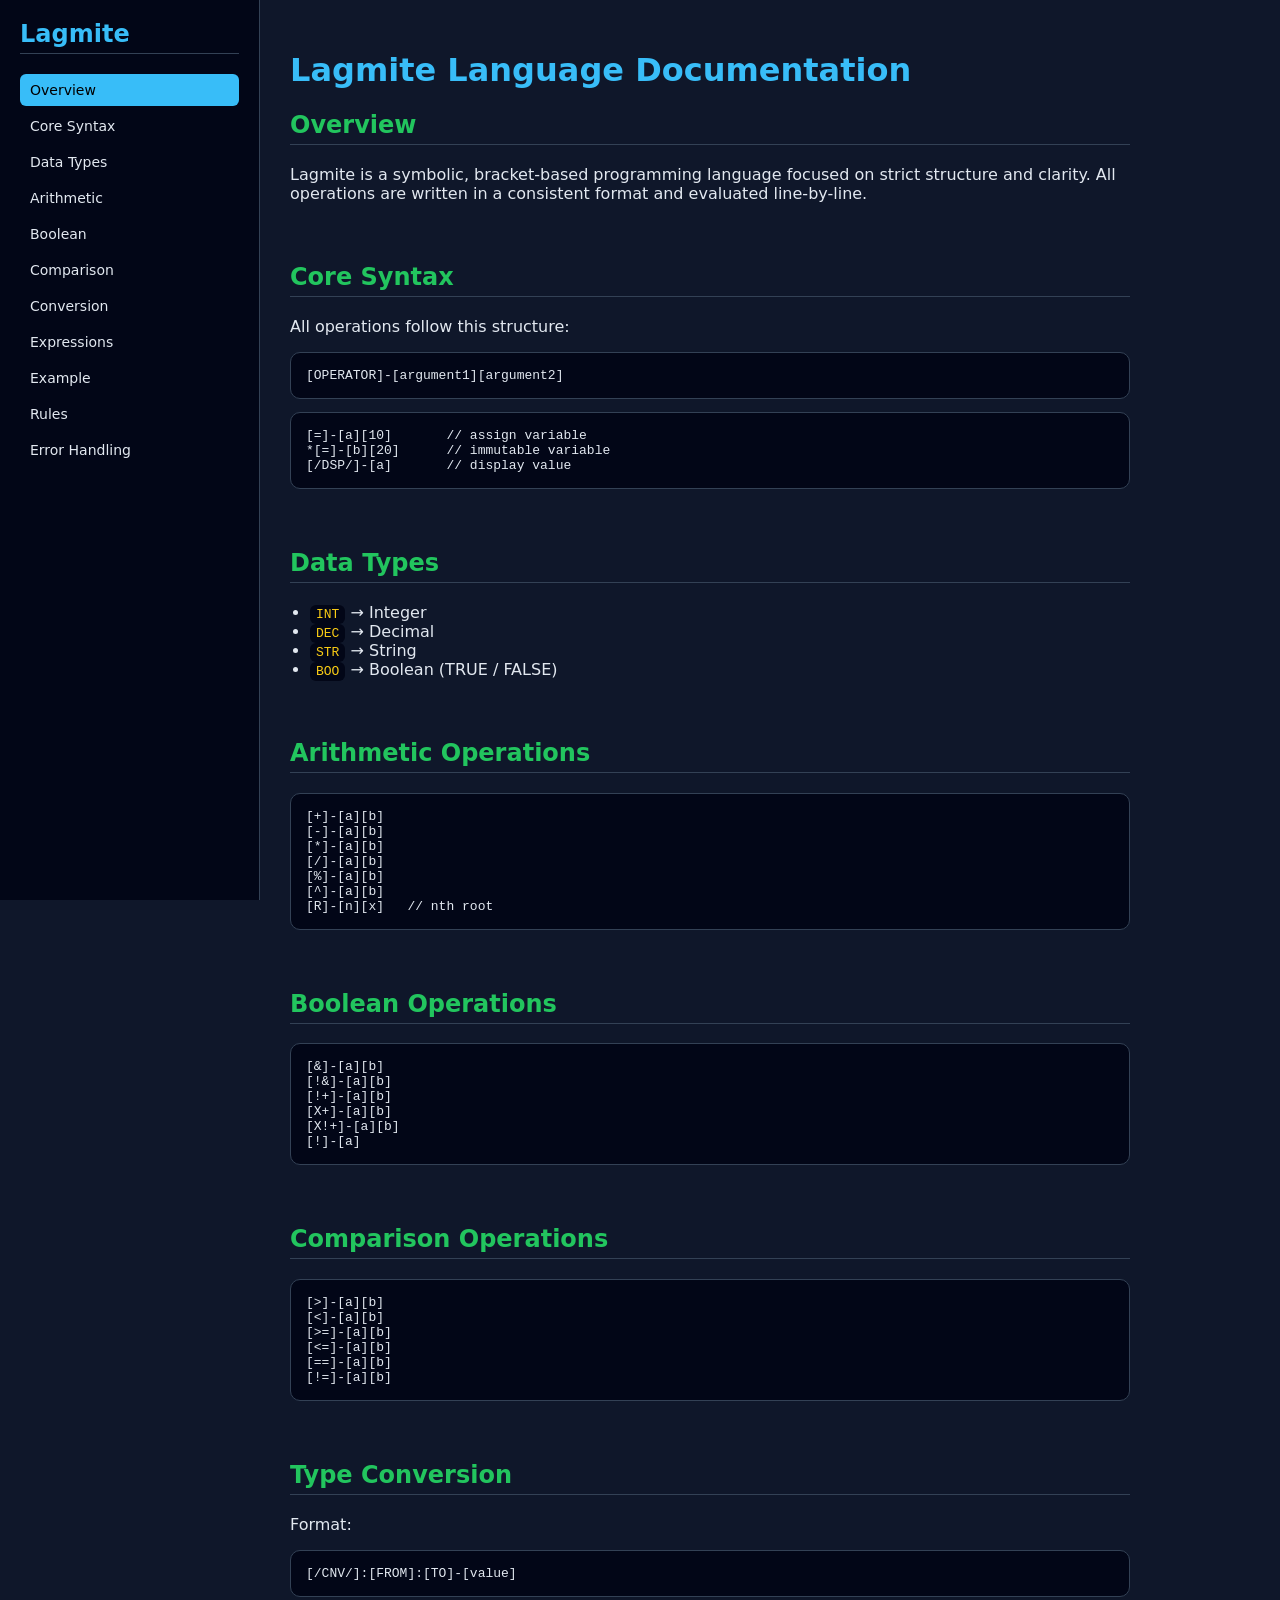
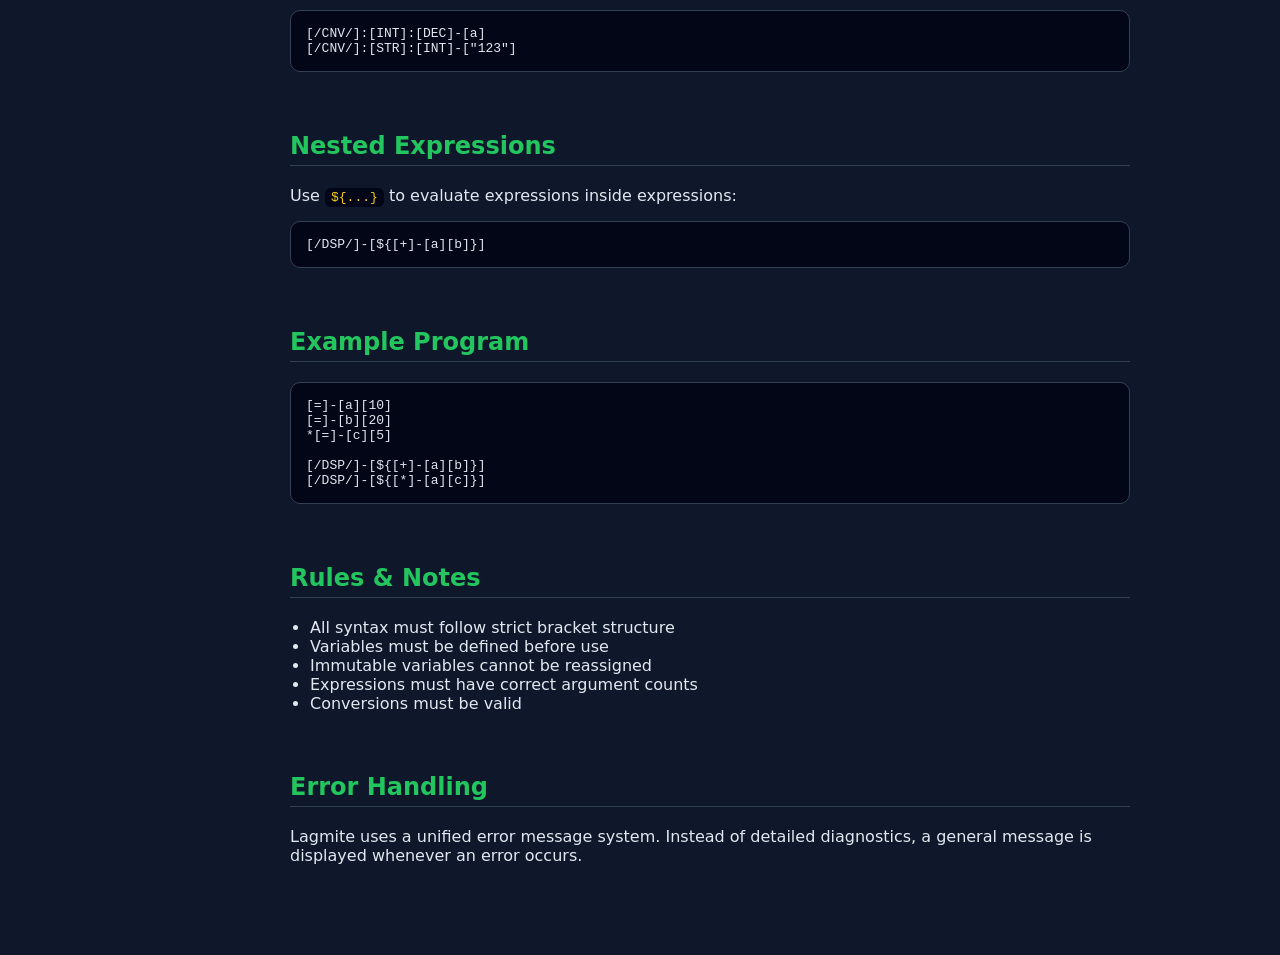
==== index.html @ 16e4bdc8 "Add files via upload" ====
<!DOCTYPE html>
<html lang="en">
<head>
<meta charset="UTF-8">
<title>Lagmite Language Documentation</title>
<meta name="viewport" content="width=device-width, initial-scale=1.0">

<style>
:root {
    --bg: #0f172a;
    --panel: #020617;
    --text: #e2e8f0;
    --accent: #38bdf8;
    --green: #22c55e;
    --yellow: #facc15;
    --border: #334155;
}

* {
    box-sizing: border-box;
}

html {
    scroll-behavior: smooth;
}

body {
    margin: 0;
    font-family: "Segoe UI", system-ui, sans-serif;
    background: var(--bg);
    color: var(--text);
    display: flex;
}

/* Sidebar */
.sidebar {
    width: 260px;
    height: 100vh;
    position: fixed;
    background: var(--panel);
    border-right: 1px solid var(--border);
    padding: 20px;
    overflow-y: auto;
}

.sidebar h2 {
    color: var(--accent);
    margin-top: 0;
}

.sidebar a {
    display: block;
    color: var(--text);
    text-decoration: none;
    padding: 8px 10px;
    border-radius: 6px;
    margin: 4px 0;
    font-size: 14px;
}

.sidebar a:hover {
    background: rgba(56,189,248,0.1);
}

.sidebar a.active {
    background: var(--accent);
    color: black;
}

/* Main */
.main {
    margin-left: 260px;
    padding: 30px;
    max-width: 900px;
}

/* Sections */
section {
    margin-bottom: 60px;
}

h1 {
    color: var(--accent);
}

h2 {
    color: var(--green);
    border-bottom: 1px solid var(--border);
    padding-bottom: 5px;
}

/* Code */
code {
    background: var(--panel);
    padding: 2px 6px;
    border-radius: 6px;
    color: var(--yellow);
}

pre {
    background: var(--panel);
    padding: 15px;
    border-radius: 10px;
    border: 1px solid var(--border);
    overflow-x: auto;
    margin-top: 10px;
}

/* Lists */
ul {
    padding-left: 20px;
}
</style>
</head>

<body>

<!-- Sidebar -->
<div class="sidebar">
    <h2>Lagmite</h2>
    <a href="#overview">Overview</a>
    <a href="#syntax">Core Syntax</a>
    <a href="#types">Data Types</a>
    <a href="#arithmetic">Arithmetic</a>
    <a href="#boolean">Boolean</a>
    <a href="#comparison">Comparison</a>
    <a href="#conversion">Conversion</a>
    <a href="#expressions">Expressions</a>
    <a href="#example">Example</a>
    <a href="#rules">Rules</a>
    <a href="#errors">Error Handling</a>
</div>

<!-- Main Content -->
<div class="main">

<h1>Lagmite Language Documentation</h1>

<section id="overview">
<h2>Overview</h2>
<p>
Lagmite is a symbolic, bracket-based programming language focused on strict structure and clarity.
All operations are written in a consistent format and evaluated line-by-line.
</p>
</section>

<section id="syntax">
<h2>Core Syntax</h2>
<p>All operations follow this structure:</p>
<pre>[OPERATOR]-[argument1][argument2]</pre>

<pre>
[=]-[a][10]       // assign variable
*[=]-[b][20]      // immutable variable
[/DSP/]-[a]       // display value
</pre>
</section>

<section id="types">
<h2>Data Types</h2>
<ul>
<li><code>INT</code> → Integer</li>
<li><code>DEC</code> → Decimal</li>
<li><code>STR</code> → String</li>
<li><code>BOO</code> → Boolean (TRUE / FALSE)</li>
</ul>
</section>

<section id="arithmetic">
<h2>Arithmetic Operations</h2>
<pre>
[+]-[a][b]
[-]-[a][b]
[*]-[a][b]
[/]-[a][b]
[%]-[a][b]
[^]-[a][b]
[R]-[n][x]   // nth root
</pre>
</section>

<section id="boolean">
<h2>Boolean Operations</h2>
<pre>
[&]-[a][b]
[!&]-[a][b]
[!+]-[a][b]
[X+]-[a][b]
[X!+]-[a][b]
[!]-[a]
</pre>
</section>

<section id="comparison">
<h2>Comparison Operations</h2>
<pre>
[>]-[a][b]
[<]-[a][b]
[>=]-[a][b]
[<=]-[a][b]
[==]-[a][b]
[!=]-[a][b]
</pre>
</section>

<section id="conversion">
<h2>Type Conversion</h2>
<p>Format:</p>
<pre>[/CNV/]:[FROM]:[TO]-[value]</pre>

<pre>
[/CNV/]:[INT]:[DEC]-[a]
[/CNV/]:[STR]:[INT]-["123"]
</pre>
</section>

<section id="expressions">
<h2>Nested Expressions</h2>
<p>Use <code>${...}</code> to evaluate expressions inside expressions:</p>

<pre>
[/DSP/]-[${[+]-[a][b]}]
</pre>
</section>

<section id="example">
<h2>Example Program</h2>
<pre>
[=]-[a][10]
[=]-[b][20]
*[=]-[c][5]

[/DSP/]-[${[+]-[a][b]}]
[/DSP/]-[${[*]-[a][c]}]
</pre>
</section>

<section id="rules">
<h2>Rules & Notes</h2>
<ul>
<li>All syntax must follow strict bracket structure</li>
<li>Variables must be defined before use</li>
<li>Immutable variables cannot be reassigned</li>
<li>Expressions must have correct argument counts</li>
<li>Conversions must be valid</li>
</ul>
</section>

<section id="errors">
<h2>Error Handling</h2>
<p>
Lagmite uses a unified error message system. Instead of detailed diagnostics,
a general message is displayed whenever an error occurs.
</p>
</section>

</div>

<script>
const sections = document.querySelectorAll("section");
const links = document.querySelectorAll(".sidebar a");

window.addEventListener("scroll", () => {
    let current = "";
    sections.forEach(section => {
        const top = section.offsetTop;
        if (scrollY >= top - 120) {
            current = section.getAttribute("id");
        }
    });

    links.forEach(link => {
        link.classList.remove("active");
        if (link.getAttribute("href") === "#" + current) {
            link.classList.add("active");
        }
    });
});
</script>

</body>
</html>
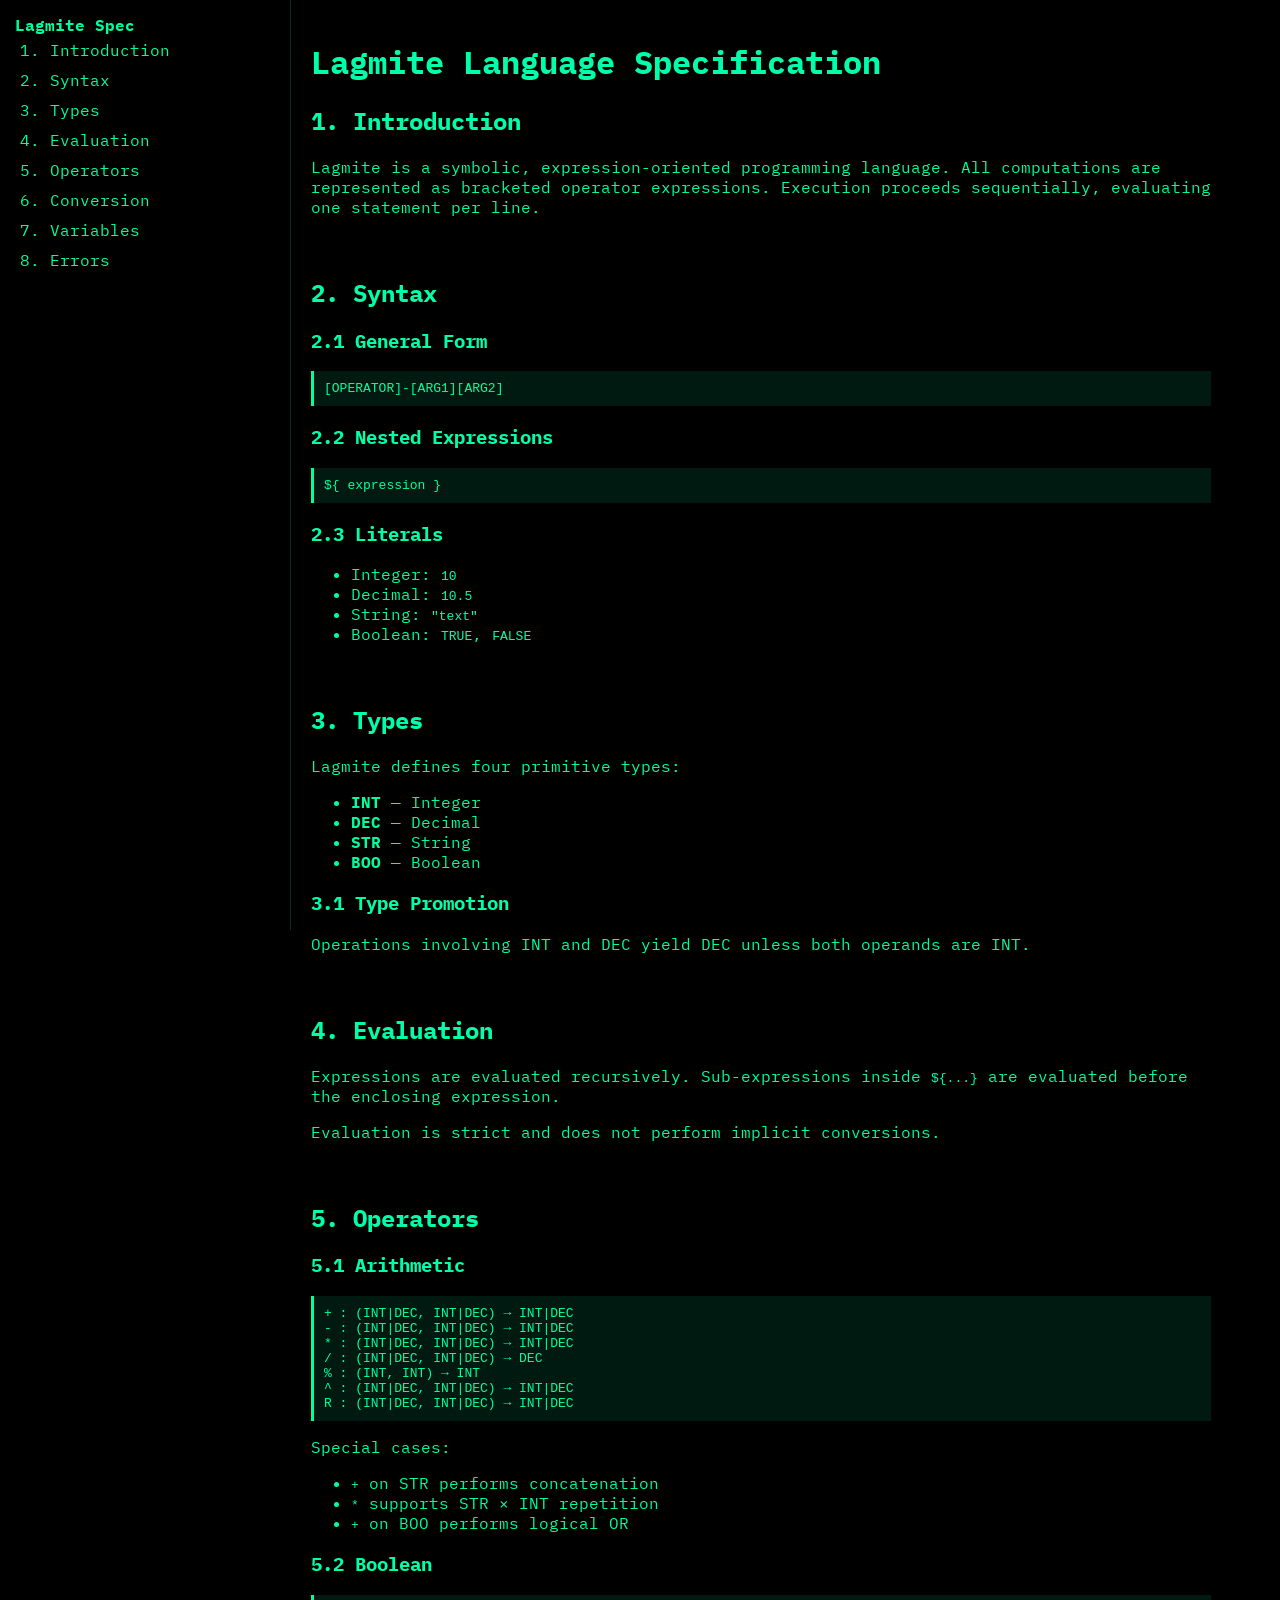
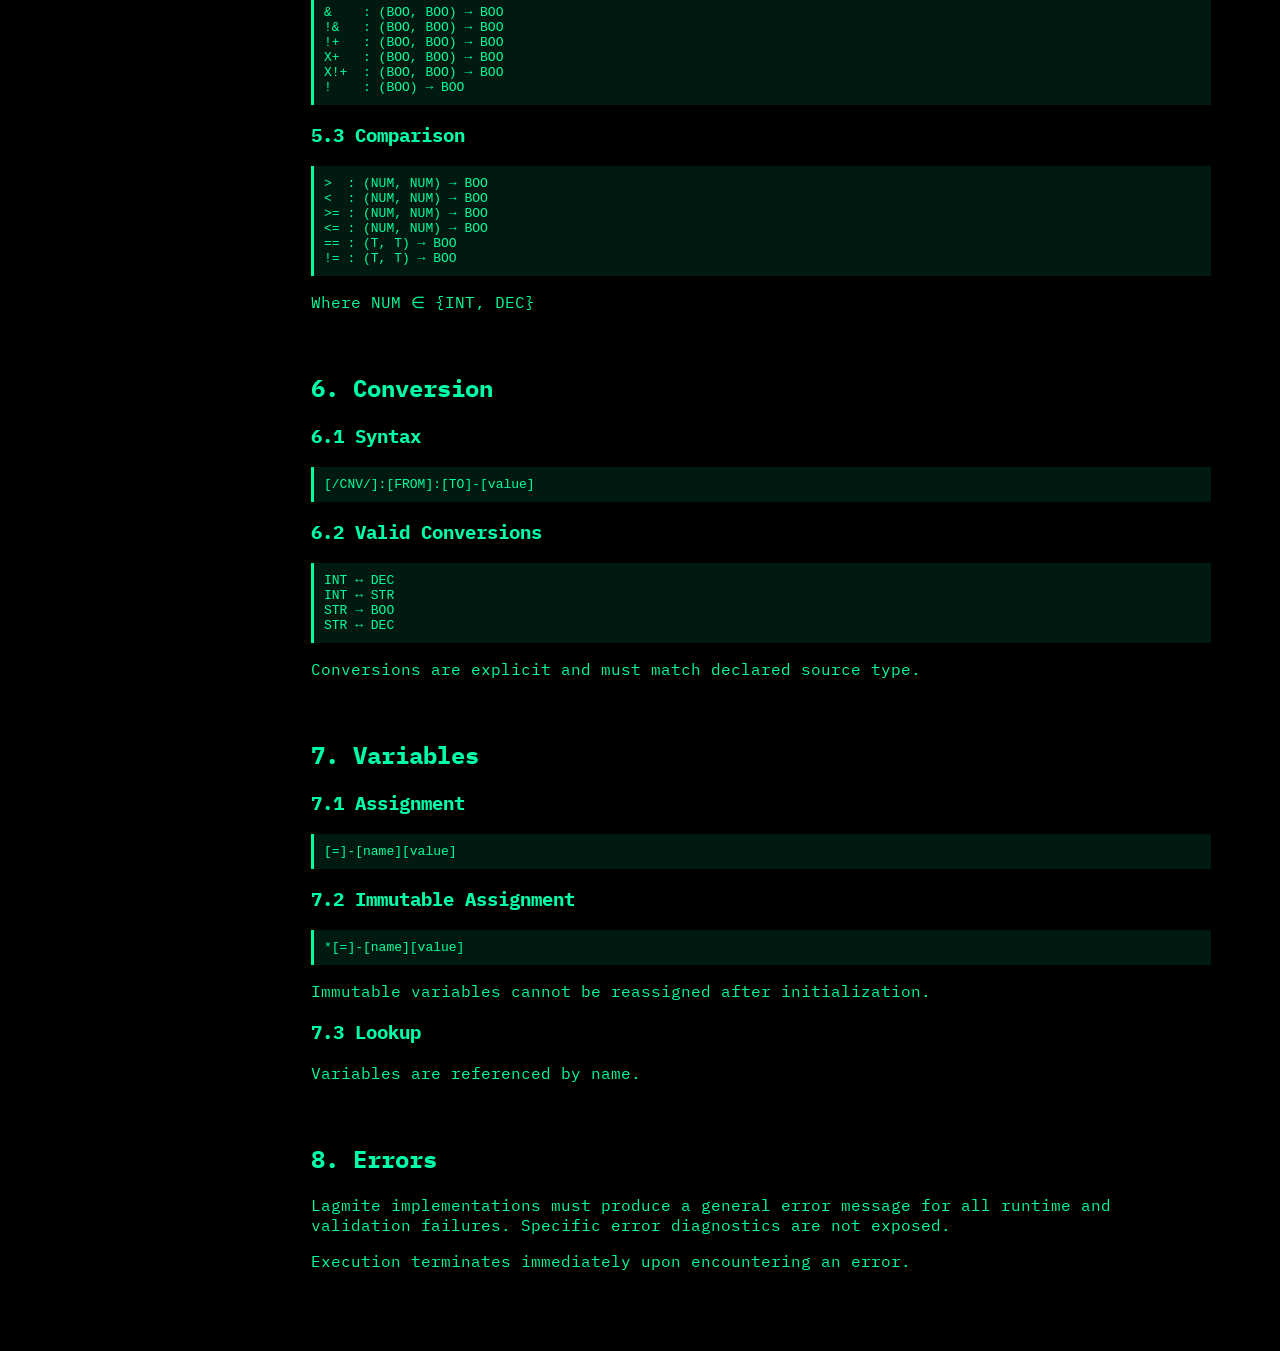
==== commit a886a011: "Add files via upload" ====
--- a/index.html
+++ b/index.html
@@ -2,33 +2,17 @@
 <html lang="en">
 <head>
 <meta charset="UTF-8">
-<title>Lagmite Language Documentation</title>
+<title>Lagmite Language Specification</title>
 <meta name="viewport" content="width=device-width, initial-scale=1.0">
 
+<link href="https://fonts.googleapis.com/css2?family=IBM+Plex+Mono&display=swap" rel="stylesheet">
+
 <style>
-:root {
-    --bg: #0f172a;
-    --panel: #020617;
-    --text: #e2e8f0;
-    --accent: #38bdf8;
-    --green: #22c55e;
-    --yellow: #facc15;
-    --border: #334155;
-}
-
-* {
-    box-sizing: border-box;
-}
-
-html {
-    scroll-behavior: smooth;
-}
-
 body {
     margin: 0;
-    font-family: "Segoe UI", system-ui, sans-serif;
-    background: var(--bg);
-    color: var(--text);
+    background: #000;
+    color: #00ff9c;
+    font-family: 'IBM Plex Mono', monospace;
     display: flex;
 }
 
@@ -36,41 +20,25 @@
 .sidebar {
     width: 260px;
     height: 100vh;
-    position: fixed;
-    background: var(--panel);
-    border-right: 1px solid var(--border);
-    padding: 20px;
     overflow-y: auto;
-}
-
-.sidebar h2 {
-    color: var(--accent);
-    margin-top: 0;
+    border-right: 1px solid #00ff9c33;
+    padding: 15px;
 }
 
 .sidebar a {
     display: block;
-    color: var(--text);
+    color: #00ff9c;
     text-decoration: none;
-    padding: 8px 10px;
-    border-radius: 6px;
-    margin: 4px 0;
-    font-size: 14px;
+    padding: 5px;
 }
 
 .sidebar a:hover {
-    background: rgba(56,189,248,0.1);
-}
-
-.sidebar a.active {
-    background: var(--accent);
-    color: black;
+    background: #00ff9c22;
 }
 
 /* Main */
 .main {
-    margin-left: 260px;
-    padding: 30px;
+    padding: 20px;
     max-width: 900px;
 }
 
@@ -79,204 +47,192 @@
     margin-bottom: 60px;
 }
 
-h1 {
-    color: var(--accent);
-}
-
-h2 {
-    color: var(--green);
-    border-bottom: 1px solid var(--border);
-    padding-bottom: 5px;
-}
-
-/* Code */
+h1, h2, h3 {
+    color: #00ffaa;
+}
+
+pre {
+    background: #001a12;
+    padding: 10px;
+    border-left: 3px solid #00ff9c;
+}
+
 code {
-    background: var(--panel);
-    padding: 2px 6px;
-    border-radius: 6px;
-    color: var(--yellow);
-}
-
-pre {
-    background: var(--panel);
-    padding: 15px;
-    border-radius: 10px;
-    border: 1px solid var(--border);
-    overflow-x: auto;
-    margin-top: 10px;
-}
-
-/* Lists */
-ul {
-    padding-left: 20px;
+    color: #00ffaa;
 }
 </style>
 </head>
 
 <body>
 
-<!-- Sidebar -->
 <div class="sidebar">
-    <h2>Lagmite</h2>
-    <a href="#overview">Overview</a>
-    <a href="#syntax">Core Syntax</a>
-    <a href="#types">Data Types</a>
-    <a href="#arithmetic">Arithmetic</a>
-    <a href="#boolean">Boolean</a>
-    <a href="#comparison">Comparison</a>
-    <a href="#conversion">Conversion</a>
-    <a href="#expressions">Expressions</a>
-    <a href="#example">Example</a>
-    <a href="#rules">Rules</a>
-    <a href="#errors">Error Handling</a>
+<b>Lagmite Spec</b>
+<a href="#intro">1. Introduction</a>
+<a href="#syntax">2. Syntax</a>
+<a href="#types">3. Types</a>
+<a href="#evaluation">4. Evaluation</a>
+<a href="#operators">5. Operators</a>
+<a href="#conversion">6. Conversion</a>
+<a href="#variables">7. Variables</a>
+<a href="#errors">8. Errors</a>
 </div>
 
-<!-- Main Content -->
 <div class="main">
 
-<h1>Lagmite Language Documentation</h1>
-
-<section id="overview">
-<h2>Overview</h2>
-<p>
-Lagmite is a symbolic, bracket-based programming language focused on strict structure and clarity.
-All operations are written in a consistent format and evaluated line-by-line.
+<h1>Lagmite Language Specification</h1>
+
+<section id="intro">
+<h2>1. Introduction</h2>
+<p>
+Lagmite is a symbolic, expression-oriented programming language. All computations are represented as bracketed operator expressions.
+Execution proceeds sequentially, evaluating one statement per line.
 </p>
 </section>
 
 <section id="syntax">
-<h2>Core Syntax</h2>
-<p>All operations follow this structure:</p>
-<pre>[OPERATOR]-[argument1][argument2]</pre>
-
-<pre>
-[=]-[a][10]       // assign variable
-*[=]-[b][20]      // immutable variable
-[/DSP/]-[a]       // display value
-</pre>
+<h2>2. Syntax</h2>
+
+<h3>2.1 General Form</h3>
+<pre>[OPERATOR]-[ARG1][ARG2]</pre>
+
+<h3>2.2 Nested Expressions</h3>
+<pre>${ expression }</pre>
+
+<h3>2.3 Literals</h3>
+<ul>
+<li>Integer: <code>10</code></li>
+<li>Decimal: <code>10.5</code></li>
+<li>String: <code>"text"</code></li>
+<li>Boolean: <code>TRUE</code>, <code>FALSE</code></li>
+</ul>
 </section>
 
 <section id="types">
-<h2>Data Types</h2>
+<h2>3. Types</h2>
+
+<p>Lagmite defines four primitive types:</p>
+
 <ul>
-<li><code>INT</code> → Integer</li>
-<li><code>DEC</code> → Decimal</li>
-<li><code>STR</code> → String</li>
-<li><code>BOO</code> → Boolean (TRUE / FALSE)</li>
+<li><b>INT</b> — Integer</li>
+<li><b>DEC</b> — Decimal</li>
+<li><b>STR</b> — String</li>
+<li><b>BOO</b> — Boolean</li>
 </ul>
-</section>
-
-<section id="arithmetic">
-<h2>Arithmetic Operations</h2>
-<pre>
-[+]-[a][b]
-[-]-[a][b]
-[*]-[a][b]
-[/]-[a][b]
-[%]-[a][b]
-[^]-[a][b]
-[R]-[n][x]   // nth root
-</pre>
-</section>
-
-<section id="boolean">
-<h2>Boolean Operations</h2>
-<pre>
-[&]-[a][b]
-[!&]-[a][b]
-[!+]-[a][b]
-[X+]-[a][b]
-[X!+]-[a][b]
-[!]-[a]
-</pre>
-</section>
-
-<section id="comparison">
-<h2>Comparison Operations</h2>
-<pre>
-[>]-[a][b]
-[<]-[a][b]
-[>=]-[a][b]
-[<=]-[a][b]
-[==]-[a][b]
-[!=]-[a][b]
-</pre>
+
+<h3>3.1 Type Promotion</h3>
+<p>
+Operations involving INT and DEC yield DEC unless both operands are INT.
+</p>
+</section>
+
+<section id="evaluation">
+<h2>4. Evaluation</h2>
+
+<p>
+Expressions are evaluated recursively. Sub-expressions inside <code>${...}</code> are evaluated before the enclosing expression.
+</p>
+
+<p>
+Evaluation is strict and does not perform implicit conversions.
+</p>
+</section>
+
+<section id="operators">
+<h2>5. Operators</h2>
+
+<h3>5.1 Arithmetic</h3>
+
+<pre>
++ : (INT|DEC, INT|DEC) → INT|DEC
+- : (INT|DEC, INT|DEC) → INT|DEC
+* : (INT|DEC, INT|DEC) → INT|DEC
+/ : (INT|DEC, INT|DEC) → DEC
+% : (INT, INT) → INT
+^ : (INT|DEC, INT|DEC) → INT|DEC
+R : (INT|DEC, INT|DEC) → INT|DEC
+</pre>
+
+<p>Special cases:</p>
+<ul>
+<li><code>+</code> on STR performs concatenation</li>
+<li><code>*</code> supports STR × INT repetition</li>
+<li><code>+</code> on BOO performs logical OR</li>
+</ul>
+
+<h3>5.2 Boolean</h3>
+
+<pre>
+&    : (BOO, BOO) → BOO
+!&   : (BOO, BOO) → BOO
+!+   : (BOO, BOO) → BOO
+X+   : (BOO, BOO) → BOO
+X!+  : (BOO, BOO) → BOO
+!    : (BOO) → BOO
+</pre>
+
+<h3>5.3 Comparison</h3>
+
+<pre>
+>  : (NUM, NUM) → BOO
+<  : (NUM, NUM) → BOO
+>= : (NUM, NUM) → BOO
+<= : (NUM, NUM) → BOO
+== : (T, T) → BOO
+!= : (T, T) → BOO
+</pre>
+
+<p>Where NUM ∈ {INT, DEC}</p>
+
 </section>
 
 <section id="conversion">
-<h2>Type Conversion</h2>
-<p>Format:</p>
+<h2>6. Conversion</h2>
+
+<h3>6.1 Syntax</h3>
 <pre>[/CNV/]:[FROM]:[TO]-[value]</pre>
 
-<pre>
-[/CNV/]:[INT]:[DEC]-[a]
-[/CNV/]:[STR]:[INT]-["123"]
-</pre>
-</section>
-
-<section id="expressions">
-<h2>Nested Expressions</h2>
-<p>Use <code>${...}</code> to evaluate expressions inside expressions:</p>
-
-<pre>
-[/DSP/]-[${[+]-[a][b]}]
-</pre>
-</section>
-
-<section id="example">
-<h2>Example Program</h2>
-<pre>
-[=]-[a][10]
-[=]-[b][20]
-*[=]-[c][5]
-
-[/DSP/]-[${[+]-[a][b]}]
-[/DSP/]-[${[*]-[a][c]}]
-</pre>
-</section>
-
-<section id="rules">
-<h2>Rules & Notes</h2>
-<ul>
-<li>All syntax must follow strict bracket structure</li>
-<li>Variables must be defined before use</li>
-<li>Immutable variables cannot be reassigned</li>
-<li>Expressions must have correct argument counts</li>
-<li>Conversions must be valid</li>
-</ul>
+<h3>6.2 Valid Conversions</h3>
+<pre>
+INT ↔ DEC
+INT ↔ STR
+STR → BOO
+STR ↔ DEC
+</pre>
+
+<p>Conversions are explicit and must match declared source type.</p>
+
+</section>
+
+<section id="variables">
+<h2>7. Variables</h2>
+
+<h3>7.1 Assignment</h3>
+<pre>[=]-[name][value]</pre>
+
+<h3>7.2 Immutable Assignment</h3>
+<pre>*[=]-[name][value]</pre>
+
+<p>Immutable variables cannot be reassigned after initialization.</p>
+
+<h3>7.3 Lookup</h3>
+<p>Variables are referenced by name.</p>
+
 </section>
 
 <section id="errors">
-<h2>Error Handling</h2>
-<p>
-Lagmite uses a unified error message system. Instead of detailed diagnostics,
-a general message is displayed whenever an error occurs.
+<h2>8. Errors</h2>
+
+<p>
+Lagmite implementations must produce a general error message for all runtime and validation failures.
+Specific error diagnostics are not exposed.
+</p>
+
+<p>
+Execution terminates immediately upon encountering an error.
 </p>
 </section>
 
 </div>
-
-<script>
-const sections = document.querySelectorAll("section");
-const links = document.querySelectorAll(".sidebar a");
-
-window.addEventListener("scroll", () => {
-    let current = "";
-    sections.forEach(section => {
-        const top = section.offsetTop;
-        if (scrollY >= top - 120) {
-            current = section.getAttribute("id");
-        }
-    });
-
-    links.forEach(link => {
-        link.classList.remove("active");
-        if (link.getAttribute("href") === "#" + current) {
-            link.classList.add("active");
-        }
-    });
-});
-</script>
 
 </body>
 </html>
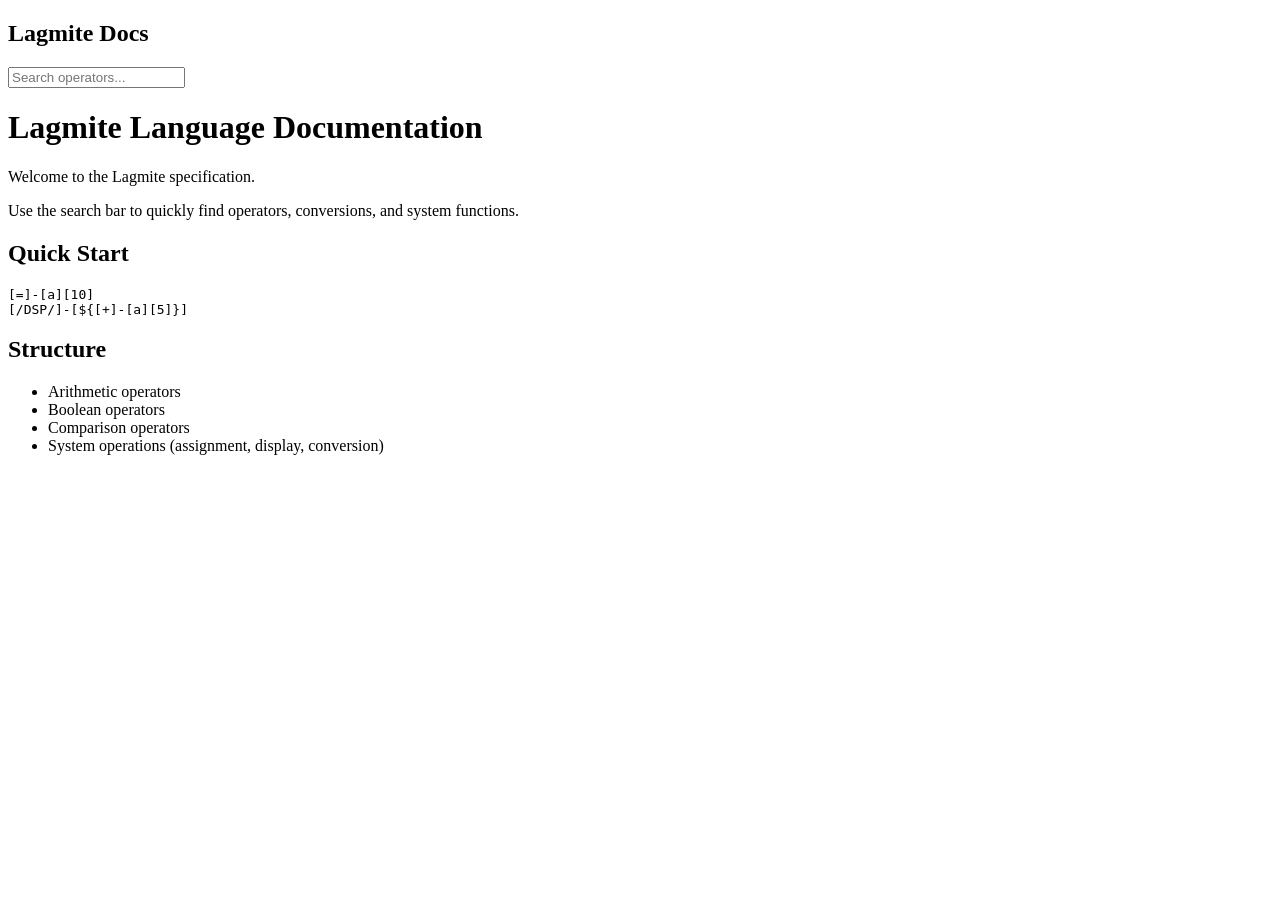
==== commit 5823e7b6: "Create index.html" ====
--- a/index.html
+++ b/index.html
@@ -1,238 +1,55 @@
-<!DOCTYPE html>
-<html lang="en">
-<head>
-<meta charset="UTF-8">
-<title>Lagmite Language Specification</title>
-<meta name="viewport" content="width=device-width, initial-scale=1.0">
-
-<link href="https://fonts.googleapis.com/css2?family=IBM+Plex+Mono&display=swap" rel="stylesheet">
-
-<style>
-body {
-    margin: 0;
-    background: #000;
-    color: #00ff9c;
-    font-family: 'IBM Plex Mono', monospace;
-    display: flex;
-}
-
-/* Sidebar */
-.sidebar {
-    width: 260px;
-    height: 100vh;
-    overflow-y: auto;
-    border-right: 1px solid #00ff9c33;
-    padding: 15px;
-}
-
-.sidebar a {
-    display: block;
-    color: #00ff9c;
-    text-decoration: none;
-    padding: 5px;
-}
-
-.sidebar a:hover {
-    background: #00ff9c22;
-}
-
-/* Main */
-.main {
-    padding: 20px;
-    max-width: 900px;
-}
-
-/* Sections */
-section {
-    margin-bottom: 60px;
-}
-
-h1, h2, h3 {
-    color: #00ffaa;
-}
-
-pre {
-    background: #001a12;
-    padding: 10px;
-    border-left: 3px solid #00ff9c;
-}
-
-code {
-    color: #00ffaa;
-}
-</style>
-</head>
-
-<body>
-
-<div class="sidebar">
-<b>Lagmite Spec</b>
-<a href="#intro">1. Introduction</a>
-<a href="#syntax">2. Syntax</a>
-<a href="#types">3. Types</a>
-<a href="#evaluation">4. Evaluation</a>
-<a href="#operators">5. Operators</a>
-<a href="#conversion">6. Conversion</a>
-<a href="#variables">7. Variables</a>
-<a href="#errors">8. Errors</a>
-</div>
-
-<div class="main">
-
-<h1>Lagmite Language Specification</h1>
-
-<section id="intro">
-<h2>1. Introduction</h2>
-<p>
-Lagmite is a symbolic, expression-oriented programming language. All computations are represented as bracketed operator expressions.
-Execution proceeds sequentially, evaluating one statement per line.
-</p>
-</section>
-
-<section id="syntax">
-<h2>2. Syntax</h2>
-
-<h3>2.1 General Form</h3>
-<pre>[OPERATOR]-[ARG1][ARG2]</pre>
-
-<h3>2.2 Nested Expressions</h3>
-<pre>${ expression }</pre>
-
-<h3>2.3 Literals</h3>
-<ul>
-<li>Integer: <code>10</code></li>
-<li>Decimal: <code>10.5</code></li>
-<li>String: <code>"text"</code></li>
-<li>Boolean: <code>TRUE</code>, <code>FALSE</code></li>
-</ul>
-</section>
-
-<section id="types">
-<h2>3. Types</h2>
-
-<p>Lagmite defines four primitive types:</p>
-
-<ul>
-<li><b>INT</b> — Integer</li>
-<li><b>DEC</b> — Decimal</li>
-<li><b>STR</b> — String</li>
-<li><b>BOO</b> — Boolean</li>
-</ul>
-
-<h3>3.1 Type Promotion</h3>
-<p>
-Operations involving INT and DEC yield DEC unless both operands are INT.
-</p>
-</section>
-
-<section id="evaluation">
-<h2>4. Evaluation</h2>
-
-<p>
-Expressions are evaluated recursively. Sub-expressions inside <code>${...}</code> are evaluated before the enclosing expression.
-</p>
-
-<p>
-Evaluation is strict and does not perform implicit conversions.
-</p>
-</section>
-
-<section id="operators">
-<h2>5. Operators</h2>
-
-<h3>5.1 Arithmetic</h3>
-
-<pre>
-+ : (INT|DEC, INT|DEC) → INT|DEC
-- : (INT|DEC, INT|DEC) → INT|DEC
-* : (INT|DEC, INT|DEC) → INT|DEC
-/ : (INT|DEC, INT|DEC) → DEC
-% : (INT, INT) → INT
-^ : (INT|DEC, INT|DEC) → INT|DEC
-R : (INT|DEC, INT|DEC) → INT|DEC
-</pre>
-
-<p>Special cases:</p>
-<ul>
-<li><code>+</code> on STR performs concatenation</li>
-<li><code>*</code> supports STR × INT repetition</li>
-<li><code>+</code> on BOO performs logical OR</li>
-</ul>
-
-<h3>5.2 Boolean</h3>
-
-<pre>
-&    : (BOO, BOO) → BOO
-!&   : (BOO, BOO) → BOO
-!+   : (BOO, BOO) → BOO
-X+   : (BOO, BOO) → BOO
-X!+  : (BOO, BOO) → BOO
-!    : (BOO) → BOO
-</pre>
-
-<h3>5.3 Comparison</h3>
-
-<pre>
->  : (NUM, NUM) → BOO
-<  : (NUM, NUM) → BOO
->= : (NUM, NUM) → BOO
-<= : (NUM, NUM) → BOO
-== : (T, T) → BOO
-!= : (T, T) → BOO
-</pre>
-
-<p>Where NUM ∈ {INT, DEC}</p>
-
-</section>
-
-<section id="conversion">
-<h2>6. Conversion</h2>
-
-<h3>6.1 Syntax</h3>
-<pre>[/CNV/]:[FROM]:[TO]-[value]</pre>
-
-<h3>6.2 Valid Conversions</h3>
-<pre>
-INT ↔ DEC
-INT ↔ STR
-STR → BOO
-STR ↔ DEC
-</pre>
-
-<p>Conversions are explicit and must match declared source type.</p>
-
-</section>
-
-<section id="variables">
-<h2>7. Variables</h2>
-
-<h3>7.1 Assignment</h3>
-<pre>[=]-[name][value]</pre>
-
-<h3>7.2 Immutable Assignment</h3>
-<pre>*[=]-[name][value]</pre>
-
-<p>Immutable variables cannot be reassigned after initialization.</p>
-
-<h3>7.3 Lookup</h3>
-<p>Variables are referenced by name.</p>
-
-</section>
-
-<section id="errors">
-<h2>8. Errors</h2>
-
-<p>
-Lagmite implementations must produce a general error message for all runtime and validation failures.
-Specific error diagnostics are not exposed.
-</p>
-
-<p>
-Execution terminates immediately upon encountering an error.
-</p>
-</section>
-
-</div>
-
-</body>
-</html>+<!DOCTYPE html>
+<html lang="en">
+<head>
+<meta charset="UTF-8">
+<title>Lagmite Documentation</title>
+<meta name="viewport" content="width=device-width, initial-scale=1.0">
+
+<link href="https://fonts.googleapis.com/css2?family=IBM+Plex+Mono&display=swap" rel="stylesheet">
+<link rel="stylesheet" href="style.css">
+</head>
+
+<body>
+
+<div class="sidebar">
+
+    <h2>Lagmite Docs</h2>
+
+    <input id="search" placeholder="Search operators...">
+
+    <div id="results"></div>
+
+</div>
+
+<div class="main">
+
+    <h1>Lagmite Language Documentation</h1>
+
+    <p>
+        Welcome to the Lagmite specification.
+    </p>
+
+    <p>
+        Use the search bar to quickly find operators, conversions, and system functions.
+    </p>
+
+    <h2>Quick Start</h2>
+<pre>
+[=]-[a][10]
+[/DSP/]-[${[+]-[a][5]}]
+</pre>
+
+    <h2>Structure</h2>
+    <ul>
+        <li>Arithmetic operators</li>
+        <li>Boolean operators</li>
+        <li>Comparison operators</li>
+        <li>System operations (assignment, display, conversion)</li>
+    </ul>
+
+</div>
+
+<script src="search.js"></script>
+
+</body>
+</html>
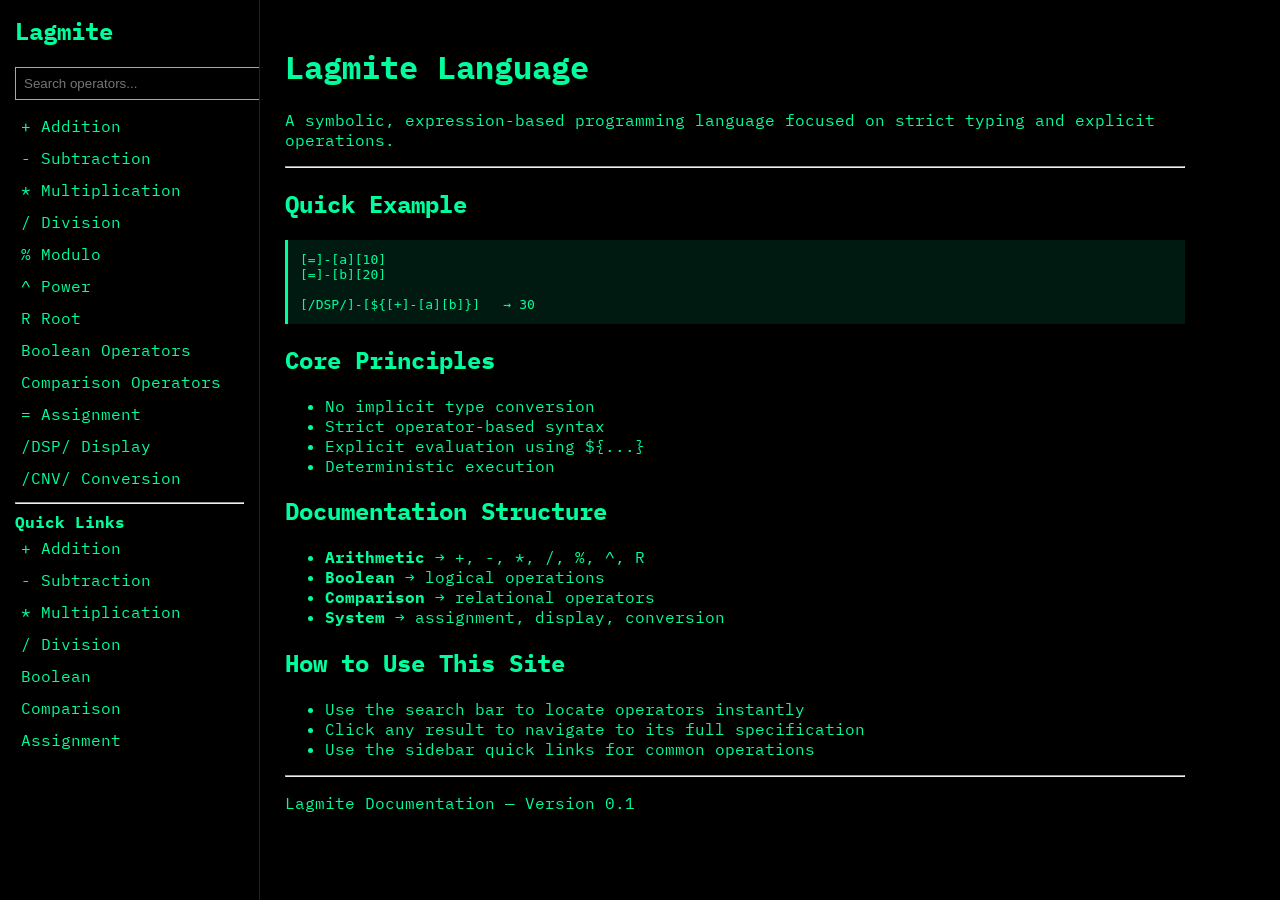
==== commit 53c88e09: "Update index.html" ====
--- a/index.html
+++ b/index.html
@@ -11,41 +11,94 @@
 
 <body>
 
+<!-- Sidebar -->
 <div class="sidebar">
 
-    <h2>Lagmite Docs</h2>
+    <h2>Lagmite</h2>
 
     <input id="search" placeholder="Search operators...">
 
     <div id="results"></div>
 
+    <hr>
+
+    <div>
+        <b>Quick Links</b>
+        <a href="operators/add.html">+ Addition</a>
+        <a href="operators/sub.html">- Subtraction</a>
+        <a href="operators/mul.html">* Multiplication</a>
+        <a href="operators/div.html">/ Division</a>
+        <a href="operators/boolean.html">Boolean</a>
+        <a href="operators/comparison.html">Comparison</a>
+        <a href="operators/assign.html">Assignment</a>
+    </div>
+
 </div>
 
+<!-- Main -->
 <div class="main">
 
-    <h1>Lagmite Language Documentation</h1>
+    <!-- Header -->
+    <header>
+        <h1>Lagmite Language</h1>
+        <p>
+            A symbolic, expression-based programming language focused on strict typing and explicit operations.
+        </p>
+    </header>
 
-    <p>
-        Welcome to the Lagmite specification.
-    </p>
+    <hr>
 
-    <p>
-        Use the search bar to quickly find operators, conversions, and system functions.
-    </p>
-
-    <h2>Quick Start</h2>
+    <!-- Quick Example -->
+    <section>
+        <h2>Quick Example</h2>
 <pre>
 [=]-[a][10]
-[/DSP/]-[${[+]-[a][5]}]
+[=]-[b][20]
+
+[/DSP/]-[${[+]-[a][b]}]   → 30
 </pre>
+    </section>
 
-    <h2>Structure</h2>
-    <ul>
-        <li>Arithmetic operators</li>
-        <li>Boolean operators</li>
-        <li>Comparison operators</li>
-        <li>System operations (assignment, display, conversion)</li>
-    </ul>
+    <!-- Key Features -->
+    <section>
+        <h2>Core Principles</h2>
+        <ul>
+            <li>No implicit type conversion</li>
+            <li>Strict operator-based syntax</li>
+            <li>Explicit evaluation using ${...}</li>
+            <li>Deterministic execution</li>
+        </ul>
+    </section>
+
+    <!-- Navigation Guide -->
+    <section>
+        <h2>Documentation Structure</h2>
+        <ul>
+            <li><b>Arithmetic</b> → +, -, *, /, %, ^, R</li>
+            <li><b>Boolean</b> → logical operations</li>
+            <li><b>Comparison</b> → relational operators</li>
+            <li><b>System</b> → assignment, display, conversion</li>
+        </ul>
+    </section>
+
+    <!-- Usage Hint -->
+    <section>
+        <h2>How to Use This Site</h2>
+        <ul>
+            <li>Use the search bar to locate operators instantly</li>
+            <li>Click any result to navigate to its full specification</li>
+            <li>Use the sidebar quick links for common operations</li>
+        </ul>
+    </section>
+
+    <hr>
+
+    <!-- Footer -->
+    <footer>
+        <p>
+            Lagmite Documentation — Version 0.1
+        </p>
+    </footer>
 
 </div>
 
--- a/style.css
+++ b/style.css
@@ -0,0 +1,67 @@
+body {
+    margin: 0;
+    background: #000;
+    color: #00ff9c;
+    font-family: 'IBM Plex Mono', monospace;
+    display: flex;
+}
+
+/* Sidebar */
+.sidebar {
+    width: 260px;
+    height: 100vh;
+    overflow-y: auto;
+    border-right: 1px solid #00ff9c33;
+    padding: 15px;
+    box-sizing: border-box;
+}
+
+.sidebar h2 {
+    margin-top: 0;
+}
+
+.sidebar input {
+    width: 100%;
+    padding: 8px;
+    background: black;
+    border: 1px solid #00ff9c;
+    color: #00ff9c;
+    outline: none;
+    margin-bottom: 10px;
+}
+
+/* Links */
+.sidebar a {
+    display: block;
+    color: #00ff9c;
+    text-decoration: none;
+    padding: 6px;
+    border-radius: 4px;
+}
+
+.sidebar a:hover {
+    background: #00ff9c22;
+}
+
+/* Main content */
+.main {
+    padding: 25px;
+    max-width: 900px;
+}
+
+/* Code blocks */
+pre {
+    background: #001a12;
+    padding: 12px;
+    border-left: 3px solid #00ff9c;
+    overflow-x: auto;
+}
+
+/* Scrollbar (optional aesthetic) */
+::-webkit-scrollbar {
+    width: 6px;
+}
+
+::-webkit-scrollbar-thumb {
+    background: #00ff9c44;
+}
